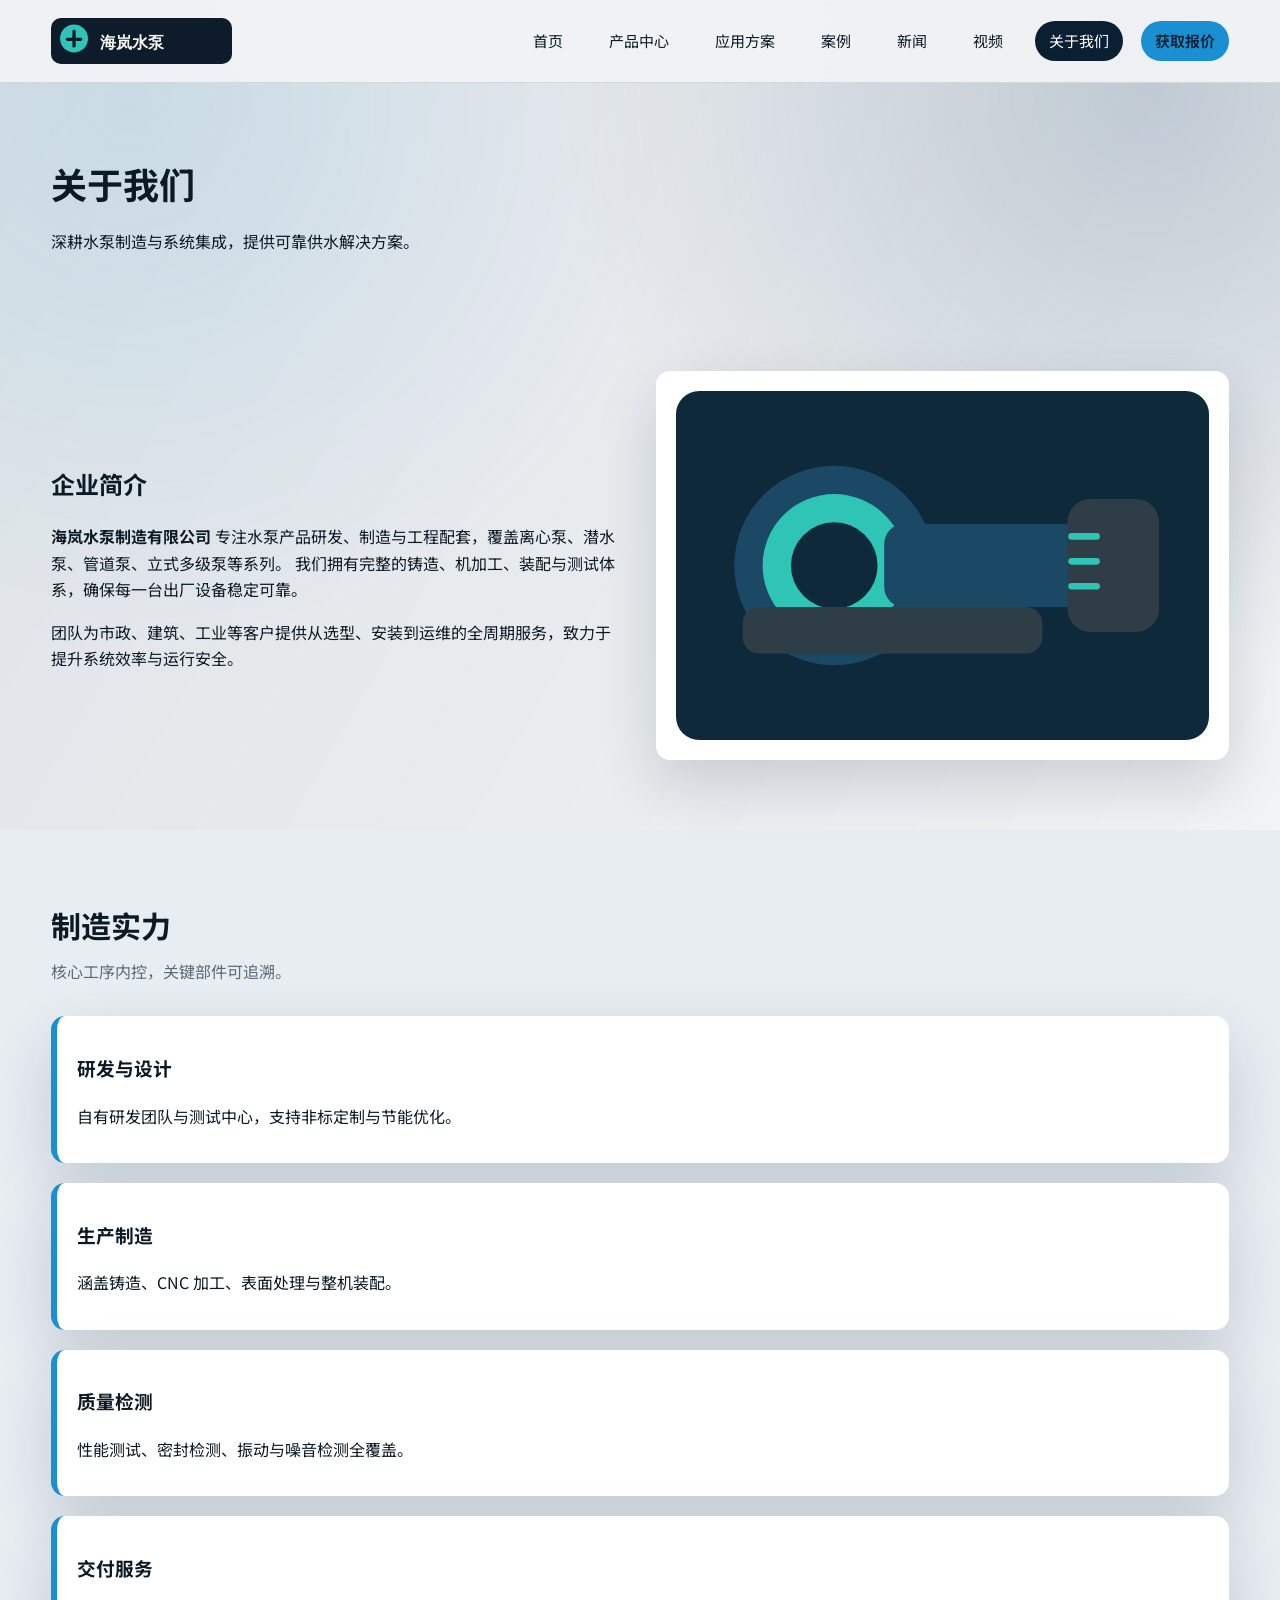
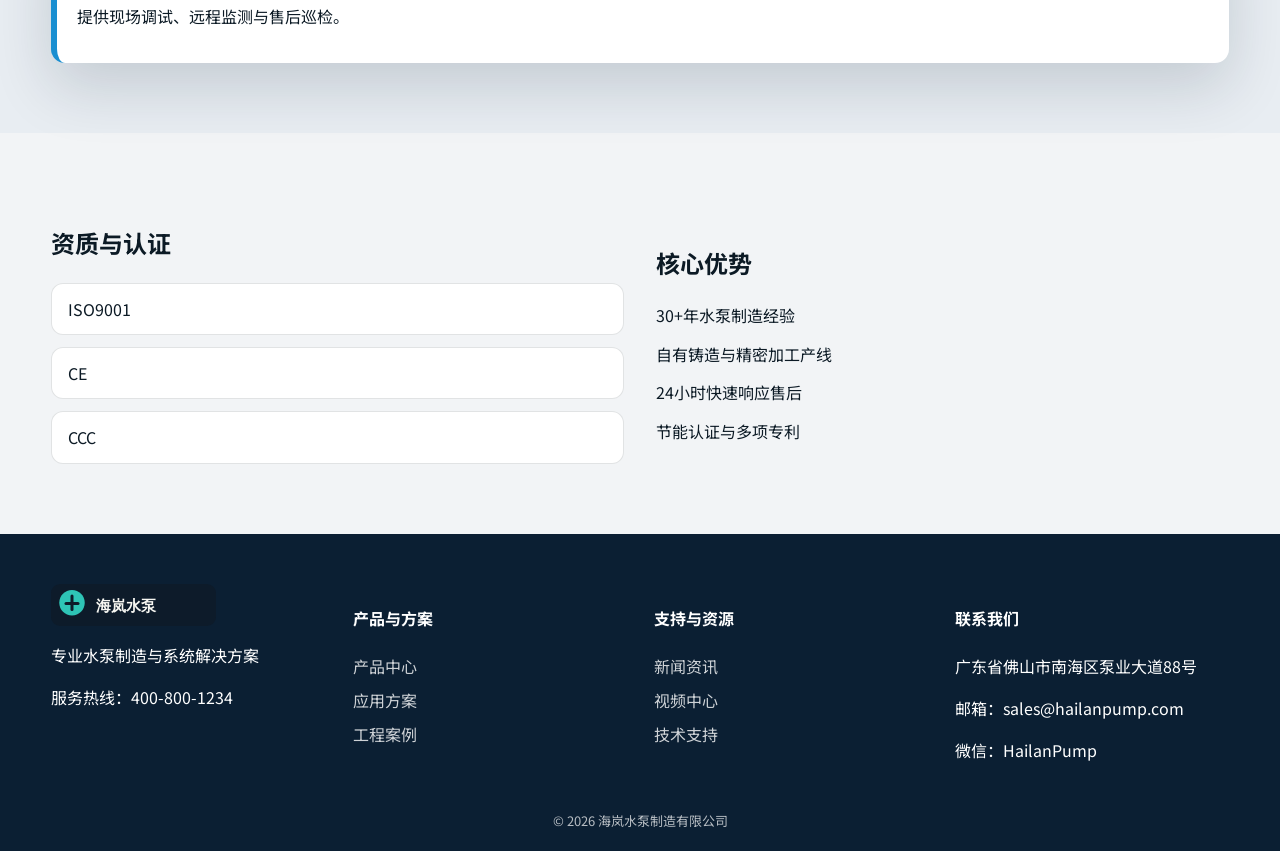
==== about.html @ c17d93f9 "init pump site" ====
<!doctype html>
<html lang="zh-CN">
  <head>
    <meta charset="UTF-8" />
    <meta name="viewport" content="width=device-width, initial-scale=1.0" />
    <title>关于我们 - 海岚水泵</title>
    <meta name="description" content="水泵生产企业简介、制造实力与资质认证。" />
    <link rel="preconnect" href="https://fonts.googleapis.com" />
    <link rel="preconnect" href="https://fonts.gstatic.com" crossorigin />
    <link href="https://fonts.googleapis.com/css2?family=Noto+Sans+SC:wght@300;400;500;600;700&family=Oswald:wght@400;500;600&display=swap" rel="stylesheet" />
    <link rel="stylesheet" href="/styles.css" />
  </head>
  <body data-page="about">
    <div class="bg-grid"></div>
    <header class="site-header">
      <div class="container header-inner">
        <a class="logo" href="/index.html">
          <img src="/assets/logo.svg" alt="海岚水泵" />
        </a>
        <nav class="nav">
          <a href="/index.html" class="nav-link">首页</a>
          <a href="/products.html" class="nav-link">产品中心</a>
          <a href="/solutions.html" class="nav-link">应用方案</a>
          <a href="/cases.html" class="nav-link">案例</a>
          <a href="/news.html" class="nav-link">新闻</a>
          <a href="/videos.html" class="nav-link">视频</a>
          <a href="/about.html" class="nav-link">关于我们</a>
          <a href="/contact.html" class="nav-link nav-cta">获取报价</a>
        </nav>
        <button class="nav-toggle" id="navToggle" aria-label="打开导航">☰</button>
      </div>
    </header>

    <section class="page-hero">
      <div class="container">
        <h1>关于我们</h1>
        <p>深耕水泵制造与系统集成，提供可靠供水解决方案。</p>
      </div>
    </section>

    <section class="section">
      <div class="container split">
        <div>
          <h2>企业简介</h2>
          <p>
            <strong data-site="companyName">海岚水泵制造有限公司</strong>
            专注水泵产品研发、制造与工程配套，覆盖离心泵、潜水泵、管道泵、立式多级泵等系列。
            我们拥有完整的铸造、机加工、装配与测试体系，确保每一台出厂设备稳定可靠。
          </p>
          <p>
            团队为市政、建筑、工业等客户提供从选型、安装到运维的全周期服务，致力于提升系统效率与运行安全。
          </p>
        </div>
        <div class="image-card">
          <img src="/assets/hero-pump.svg" alt="工厂环境" />
        </div>
      </div>
    </section>

    <section class="section alt">
      <div class="container">
        <div class="section-title">
          <h2>制造实力</h2>
          <p>核心工序内控，关键部件可追溯。</p>
        </div>
        <div class="timeline">
          <div>
            <h3>研发与设计</h3>
            <p>自有研发团队与测试中心，支持非标定制与节能优化。</p>
          </div>
          <div>
            <h3>生产制造</h3>
            <p>涵盖铸造、CNC 加工、表面处理与整机装配。</p>
          </div>
          <div>
            <h3>质量检测</h3>
            <p>性能测试、密封检测、振动与噪音检测全覆盖。</p>
          </div>
          <div>
            <h3>交付服务</h3>
            <p>提供现场调试、远程监测与售后巡检。</p>
          </div>
        </div>
      </div>
    </section>

    <section class="section">
      <div class="container split">
        <div>
          <h2>资质与认证</h2>
          <ul class="list" id="certList"></ul>
        </div>
        <div>
          <h2>核心优势</h2>
          <ul class="list" id="heroHighlights"></ul>
        </div>
      </div>
    </section>

    <footer class="site-footer">
      <div class="container footer-grid">
        <div>
          <img class="footer-logo" src="/assets/logo.svg" alt="海岚水泵" />
          <p data-site="tagline">专业水泵制造与系统解决方案</p>
          <p class="footer-contact">服务热线：<span data-site="phone">400-800-1234</span></p>
        </div>
        <div>
          <h4>产品与方案</h4>
          <a href="/products.html">产品中心</a>
          <a href="/solutions.html">应用方案</a>
          <a href="/cases.html">工程案例</a>
        </div>
        <div>
          <h4>支持与资源</h4>
          <a href="/news.html">新闻资讯</a>
          <a href="/videos.html">视频中心</a>
          <a href="/contact.html">技术支持</a>
        </div>
        <div>
          <h4>联系我们</h4>
          <p data-site="address">广东省佛山市南海区泵业大道88号</p>
          <p>邮箱：<span data-site="email">sales@hailanpump.com</span></p>
          <p>微信：<span data-site="wechat">HailanPump</span></p>
        </div>
      </div>
      <div class="footer-bottom" data-site="copyright">© 2026 海岚水泵制造有限公司</div>
    </footer>

    <script src="/app.js"></script>
  </body>
</html>
---- styles.css ----
:root {
  color-scheme: light;
  --bg: #f2f4f6;
  --bg-alt: #e8edf2;
  --surface: #ffffff;
  --surface-dark: #0b1f33;
  --primary: #0f2d4a;
  --primary-strong: #113a5d;
  --accent: #1a8fd1;
  --accent-strong: #52b6ff;
  --text: #0c1a25;
  --muted: #5a6b78;
  --border: rgba(12, 26, 37, 0.12);
  --shadow: 0 24px 60px rgba(11, 31, 51, 0.16);
  --radius: 14px;
  --radius-lg: 22px;
  --font-body: "Noto Sans SC", "PingFang SC", "Microsoft YaHei", sans-serif;
  --font-title: "Oswald", "Noto Sans SC", sans-serif;
}

* {
  box-sizing: border-box;
}

body {
  margin: 0;
  font-family: var(--font-body);
  background: var(--bg);
  color: var(--text);
  line-height: 1.65;
}

img {
  max-width: 100%;
  display: block;
}

a {
  color: inherit;
  text-decoration: none;
}

.bg-grid {
  position: fixed;
  inset: 0;
  background:
    radial-gradient(circle at 10% 12%, rgba(26, 143, 209, 0.12), transparent 40%),
    radial-gradient(circle at 90% 10%, rgba(17, 58, 93, 0.2), transparent 42%),
    linear-gradient(120deg, rgba(11, 31, 51, 0.08), rgba(255, 255, 255, 0));
  z-index: -2;
}

.container {
  width: min(1200px, 92vw);
  margin: 0 auto;
}

.site-header {
  position: sticky;
  top: 0;
  z-index: 10;
  background: rgba(242, 244, 246, 0.92);
  backdrop-filter: blur(14px);
  border-bottom: 1px solid var(--border);
}

.header-inner {
  display: flex;
  align-items: center;
  justify-content: space-between;
  padding: 18px 0;
  gap: 20px;
}

.logo img {
  height: 46px;
}

.nav {
  display: flex;
  align-items: center;
  gap: 18px;
  font-size: 15px;
}

.nav-link {
  padding: 8px 14px;
  border-radius: 999px;
  transition: all 0.2s ease;
}

.nav-link:hover,
.nav-link.active {
  background: var(--surface-dark);
  color: #fff;
}

.nav-cta {
  background: var(--accent);
  color: #0b1f33;
  font-weight: 600;
}

.nav-cta:hover {
  background: var(--accent-strong);
  color: #0b1f33;
}

.nav-toggle {
  display: none;
  border: 1px solid var(--border);
  background: var(--surface);
  padding: 8px 12px;
  border-radius: 10px;
  font-size: 18px;
}

.hero {
  padding: 100px 0 70px;
}

.hero-inner {
  display: grid;
  grid-template-columns: repeat(auto-fit, minmax(280px, 1fr));
  gap: 50px;
  align-items: center;
}

.tagline {
  font-weight: 600;
  letter-spacing: 0.12em;
  text-transform: uppercase;
  color: var(--accent);
  font-size: 13px;
}

.hero h1 {
  font-family: var(--font-title);
  font-size: clamp(34px, 4.4vw, 54px);
  margin: 12px 0 16px;
}

.hero-subtitle {
  color: var(--muted);
  font-size: 16px;
}

.hero-actions {
  margin-top: 26px;
  display: flex;
  gap: 16px;
  flex-wrap: wrap;
}

.btn-primary,
.btn-outline {
  padding: 12px 26px;
  border-radius: 999px;
  font-weight: 600;
  border: 1px solid transparent;
  display: inline-flex;
  align-items: center;
  gap: 8px;
  transition: all 0.2s ease;
}

.btn-primary {
  background: var(--surface-dark);
  color: #fff;
}

.btn-primary:hover {
  background: var(--primary-strong);
}

.btn-outline {
  border-color: var(--surface-dark);
  color: var(--surface-dark);
  background: transparent;
}

.btn-outline:hover {
  background: var(--surface-dark);
  color: #fff;
}

.hero-highlights {
  margin-top: 26px;
  display: grid;
  gap: 12px;
}

.hero-highlights span {
  background: var(--surface);
  padding: 10px 18px;
  border-radius: 999px;
  font-size: 14px;
  box-shadow: var(--shadow);
  width: fit-content;
}

.hero-media {
  position: relative;
}

.hero-media img {
  border-radius: var(--radius-lg);
  box-shadow: var(--shadow);
}

.hero-badge {
  position: absolute;
  bottom: -18px;
  right: 18px;
  background: var(--surface-dark);
  color: #fff;
  padding: 14px 18px;
  border-radius: 14px;
  box-shadow: var(--shadow);
}

.section {
  padding: 70px 0;
}

.section.alt {
  background: var(--bg-alt);
}

.section-title {
  margin-bottom: 32px;
}

.section-title h2 {
  margin: 0 0 8px;
  font-family: var(--font-title);
  font-size: 30px;
}

.section-title p {
  color: var(--muted);
  margin: 0;
}

.card-grid,
.solution-grid,
.case-grid,
.news-grid,
.video-grid {
  display: grid;
  gap: 24px;
  grid-template-columns: repeat(auto-fit, minmax(260px, 1fr));
}

.card {
  background: var(--surface);
  border-radius: var(--radius);
  padding: 22px;
  box-shadow: var(--shadow);
  border: 1px solid var(--border);
  display: flex;
  flex-direction: column;
  gap: 16px;
}

.card img {
  border-radius: 14px;
  background: #e3ebf2;
}

.card h3 {
  margin: 0;
  font-size: 20px;
}

.card p {
  margin: 0;
  color: var(--muted);
}

.card .meta {
  display: grid;
  gap: 6px;
  font-size: 14px;
  color: var(--text);
}

.solution-card,
.case-card,
.news-card,
.video-card {
  background: var(--surface);
  border-radius: var(--radius);
  padding: 22px;
  border: 1px solid var(--border);
  box-shadow: var(--shadow);
  display: grid;
  gap: 16px;
}

.solution-card ul {
  padding-left: 18px;
  margin: 0;
  color: var(--muted);
}

.news-card span {
  font-size: 13px;
  color: var(--muted);
}

.video-card iframe {
  width: 100%;
  aspect-ratio: 16 / 9;
  border: none;
  border-radius: 12px;
}

.split {
  display: grid;
  grid-template-columns: repeat(auto-fit, minmax(260px, 1fr));
  gap: 32px;
  align-items: center;
}

.stat-panel {
  background: var(--surface-dark);
  color: #fff;
  border-radius: var(--radius);
  padding: 32px;
  display: grid;
  gap: 20px;
}

.stat {
  font-family: var(--font-title);
  font-size: 32px;
}

.list {
  list-style: none;
  padding: 0;
  margin: 0;
  display: grid;
  gap: 12px;
}

.list li {
  background: var(--surface);
  border-radius: 12px;
  padding: 12px 16px;
  border: 1px solid var(--border);
}

.section-footer {
  margin-top: 32px;
  text-align: center;
}

.cta {
  background: var(--surface-dark);
  color: #fff;
  padding: 70px 0;
}

.cta-inner {
  display: flex;
  align-items: center;
  justify-content: space-between;
  gap: 20px;
  flex-wrap: wrap;
}

.page-hero {
  padding: 70px 0 30px;
}

.page-hero h1 {
  font-family: var(--font-title);
  font-size: 36px;
  margin: 0 0 8px;
}

.filter-bar {
  display: flex;
  justify-content: space-between;
  align-items: center;
  gap: 16px;
  padding: 20px;
  background: var(--surface);
  border-radius: var(--radius);
  border: 1px solid var(--border);
  margin-bottom: 28px;
  box-shadow: var(--shadow);
}

.image-card {
  background: var(--surface);
  padding: 20px;
  border-radius: var(--radius);
  box-shadow: var(--shadow);
}

.timeline {
  display: grid;
  gap: 20px;
}

.timeline div {
  background: var(--surface);
  border-radius: 14px;
  padding: 18px 20px;
  border-left: 6px solid var(--accent);
  box-shadow: var(--shadow);
}

.form-card,
.contact-card {
  background: var(--surface);
  border-radius: var(--radius);
  padding: 24px;
  border: 1px solid var(--border);
  box-shadow: var(--shadow);
}

.contact-form {
  display: grid;
  gap: 14px;
}

.contact-form label {
  display: grid;
  gap: 6px;
  font-size: 14px;
}

.contact-form input,
.contact-form textarea {
  padding: 10px 12px;
  border-radius: 10px;
  border: 1px solid var(--border);
  font-family: var(--font-body);
}

.tiny-tip {
  font-size: 12px;
  color: var(--muted);
}

.site-footer {
  background: var(--surface-dark);
  color: #fff;
  padding: 50px 0 20px;
}

.footer-grid {
  display: grid;
  gap: 28px;
  grid-template-columns: repeat(auto-fit, minmax(200px, 1fr));
}

.footer-grid a {
  color: rgba(255, 255, 255, 0.8);
  display: block;
  margin-bottom: 8px;
}

.footer-logo {
  height: 42px;
  margin-bottom: 12px;
}

.footer-contact {
  margin-top: 12px;
}

.footer-bottom {
  margin-top: 30px;
  text-align: center;
  font-size: 13px;
  color: rgba(255, 255, 255, 0.7);
}

@media (max-width: 900px) {
  .nav {
    position: absolute;
    right: 4vw;
    top: 70px;
    flex-direction: column;
    align-items: flex-start;
    background: var(--surface);
    padding: 16px;
    border-radius: 16px;
    border: 1px solid var(--border);
    box-shadow: var(--shadow);
    display: none;
  }

  body.nav-open .nav {
    display: flex;
  }

  .nav-toggle {
    display: block;
  }

  .filter-bar {
    flex-direction: column;
    align-items: flex-start;
  }
}

@media (max-width: 600px) {
  .hero {
    padding-top: 70px;
  }

  .hero-badge {
    position: static;
    margin-top: 16px;
  }

  .cta-inner {
    flex-direction: column;
    align-items: flex-start;
  }
}
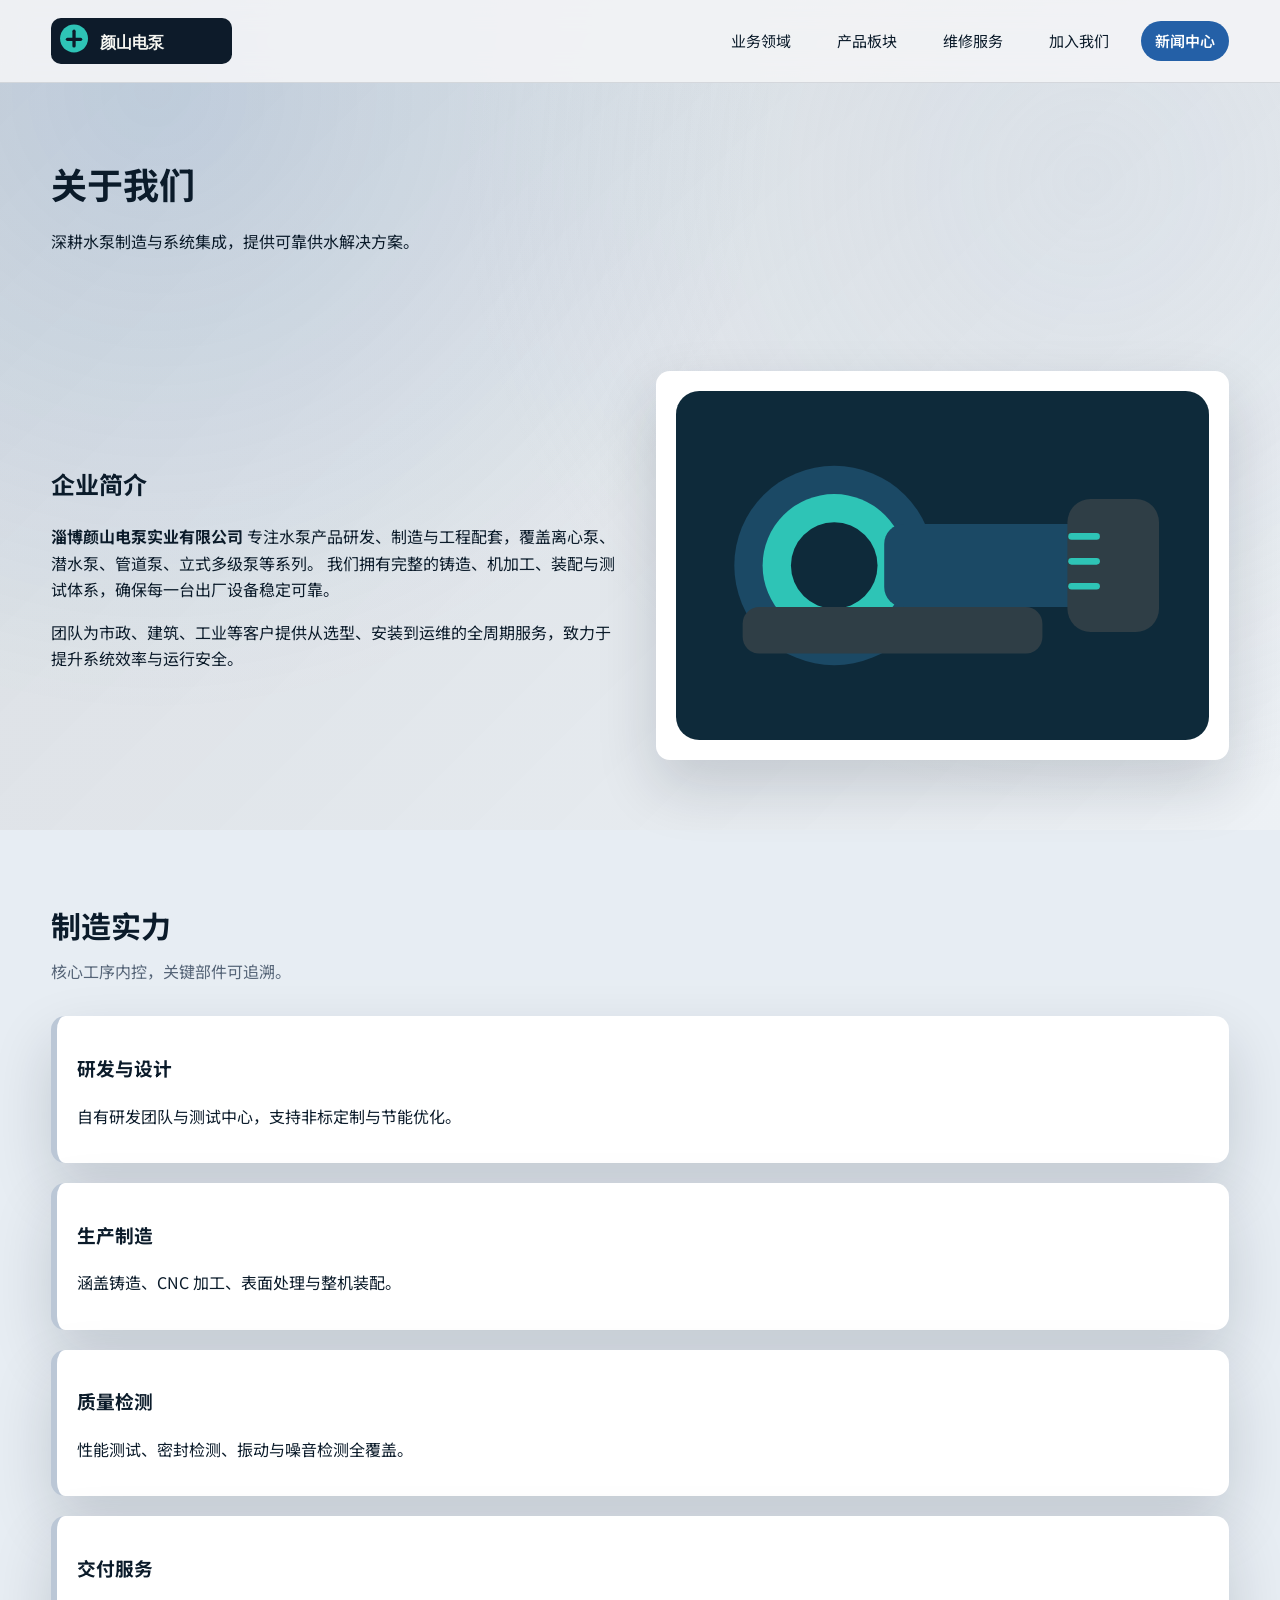
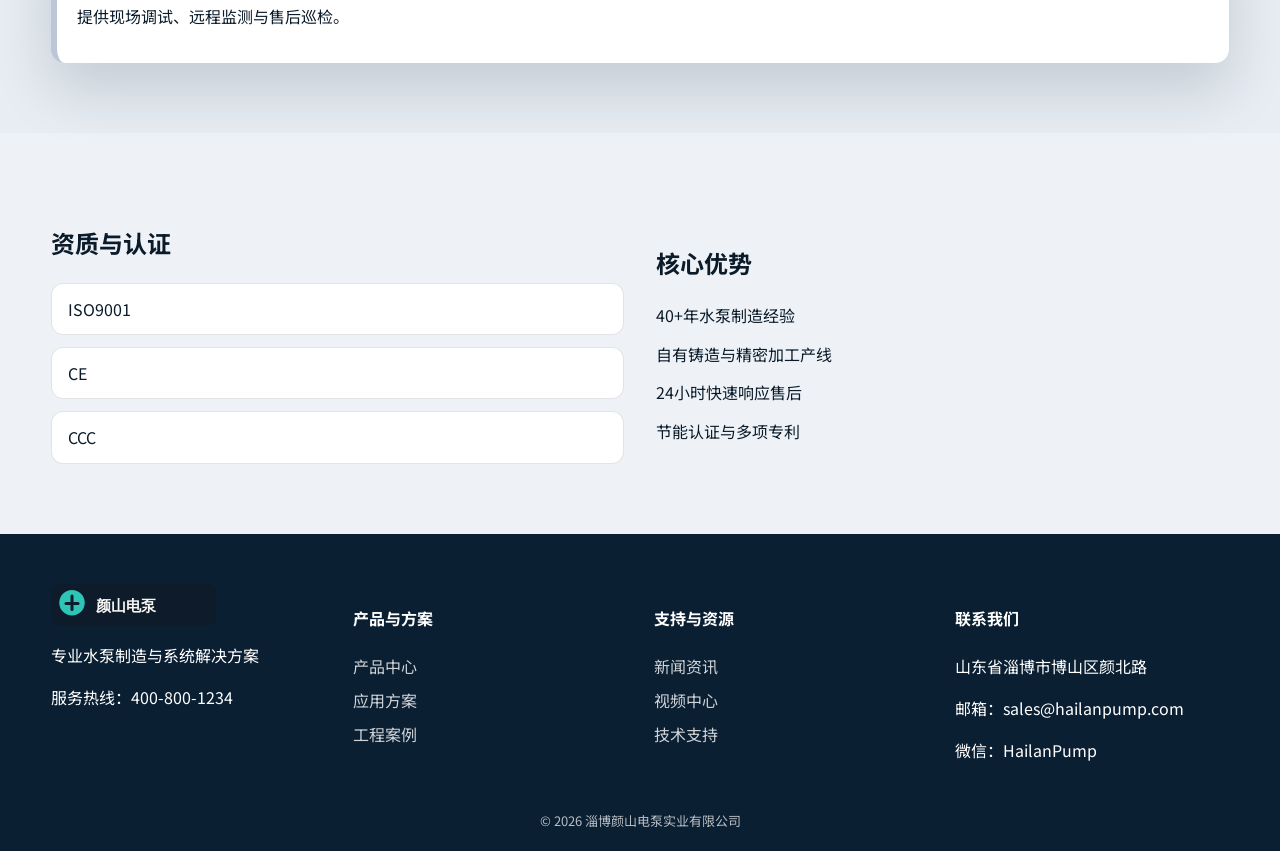
==== commit ba174282: "restyle home and update branding" ====
--- a/about.html
+++ b/about.html
@@ -3,7 +3,7 @@
   <head>
     <meta charset="UTF-8" />
     <meta name="viewport" content="width=device-width, initial-scale=1.0" />
-    <title>关于我们 - 海岚水泵</title>
+    <title>关于我们 - 颜山电泵</title>
     <meta name="description" content="水泵生产企业简介、制造实力与资质认证。" />
     <link rel="preconnect" href="https://fonts.googleapis.com" />
     <link rel="preconnect" href="https://fonts.gstatic.com" crossorigin />
@@ -15,17 +15,14 @@
     <header class="site-header">
       <div class="container header-inner">
         <a class="logo" href="/index.html">
-          <img src="/assets/logo.svg" alt="海岚水泵" />
+          <img src="/assets/logo.svg" alt="颜山电泵" data-site-logo />
         </a>
         <nav class="nav">
-          <a href="/index.html" class="nav-link">首页</a>
-          <a href="/products.html" class="nav-link">产品中心</a>
-          <a href="/solutions.html" class="nav-link">应用方案</a>
-          <a href="/cases.html" class="nav-link">案例</a>
-          <a href="/news.html" class="nav-link">新闻</a>
-          <a href="/videos.html" class="nav-link">视频</a>
-          <a href="/about.html" class="nav-link">关于我们</a>
-          <a href="/contact.html" class="nav-link nav-cta">获取报价</a>
+          <a href="/#business" class="nav-link">业务领域</a>
+          <a href="/#products" class="nav-link">产品板块</a>
+          <a href="/#service" class="nav-link">维修服务</a>
+          <a href="/#join" class="nav-link">加入我们</a>
+          <a href="/#news" class="nav-link nav-cta">新闻中心</a>
         </nav>
         <button class="nav-toggle" id="navToggle" aria-label="打开导航">☰</button>
       </div>
@@ -43,7 +40,7 @@
         <div>
           <h2>企业简介</h2>
           <p>
-            <strong data-site="companyName">海岚水泵制造有限公司</strong>
+            <strong data-site="companyName">淄博颜山电泵实业有限公司</strong>
             专注水泵产品研发、制造与工程配套，覆盖离心泵、潜水泵、管道泵、立式多级泵等系列。
             我们拥有完整的铸造、机加工、装配与测试体系，确保每一台出厂设备稳定可靠。
           </p>
@@ -100,7 +97,7 @@
     <footer class="site-footer">
       <div class="container footer-grid">
         <div>
-          <img class="footer-logo" src="/assets/logo.svg" alt="海岚水泵" />
+          <img class="footer-logo" src="/assets/logo.svg" alt="颜山电泵" data-site-logo />
           <p data-site="tagline">专业水泵制造与系统解决方案</p>
           <p class="footer-contact">服务热线：<span data-site="phone">400-800-1234</span></p>
         </div>
@@ -123,7 +120,7 @@
           <p>微信：<span data-site="wechat">HailanPump</span></p>
         </div>
       </div>
-      <div class="footer-bottom" data-site="copyright">© 2026 海岚水泵制造有限公司</div>
+      <div class="footer-bottom" data-site="copyright">© 2026 淄博颜山电泵实业有限公司</div>
     </footer>
 
     <script src="/app.js"></script>
--- a/styles.css
+++ b/styles.css
@@ -1,19 +1,19 @@
 :root {
   color-scheme: light;
-  --bg: #f2f4f6;
-  --bg-alt: #e8edf2;
+  --bg: #eef2f6;
+  --bg-alt: #e7edf3;
   --surface: #ffffff;
   --surface-dark: #0b1f33;
-  --primary: #0f2d4a;
-  --primary-strong: #113a5d;
-  --accent: #1a8fd1;
-  --accent-strong: #52b6ff;
-  --text: #0c1a25;
-  --muted: #5a6b78;
-  --border: rgba(12, 26, 37, 0.12);
-  --shadow: 0 24px 60px rgba(11, 31, 51, 0.16);
+  --primary: #2460a7;
+  --primary-strong: #1c4d86;
+  --accent: #bbc7d6;
+  --accent-strong: #d6dee8;
+  --text: #0b1b2a;
+  --muted: #556477;
+  --border: rgba(11, 27, 42, 0.12);
+  --shadow: 0 26px 60px rgba(11, 27, 42, 0.16);
   --radius: 14px;
-  --radius-lg: 22px;
+  --radius-lg: 24px;
   --font-body: "Noto Sans SC", "PingFang SC", "Microsoft YaHei", sans-serif;
   --font-title: "Oswald", "Noto Sans SC", sans-serif;
 }
@@ -44,9 +44,9 @@
   position: fixed;
   inset: 0;
   background:
-    radial-gradient(circle at 10% 12%, rgba(26, 143, 209, 0.12), transparent 40%),
-    radial-gradient(circle at 90% 10%, rgba(17, 58, 93, 0.2), transparent 42%),
-    linear-gradient(120deg, rgba(11, 31, 51, 0.08), rgba(255, 255, 255, 0));
+    radial-gradient(circle at 12% 10%, rgba(36, 96, 167, 0.15), transparent 45%),
+    radial-gradient(circle at 85% 20%, rgba(187, 199, 214, 0.22), transparent 48%),
+    linear-gradient(135deg, rgba(11, 27, 42, 0.1), rgba(255, 255, 255, 0));
   z-index: -2;
 }
 
@@ -91,19 +91,19 @@
 
 .nav-link:hover,
 .nav-link.active {
-  background: var(--surface-dark);
+  background: var(--primary);
   color: #fff;
 }
 
 .nav-cta {
-  background: var(--accent);
-  color: #0b1f33;
+  background: var(--primary);
+  color: #fff;
   font-weight: 600;
 }
 
 .nav-cta:hover {
-  background: var(--accent-strong);
-  color: #0b1f33;
+  background: var(--primary-strong);
+  color: #fff;
 }
 
 .nav-toggle {
@@ -116,7 +116,7 @@
 }
 
 .hero {
-  padding: 100px 0 70px;
+  padding: 90px 0 70px;
 }
 
 .hero-inner {
@@ -165,7 +165,7 @@
 }
 
 .btn-primary {
-  background: var(--surface-dark);
+  background: var(--primary);
   color: #fff;
 }
 
@@ -174,13 +174,13 @@
 }
 
 .btn-outline {
-  border-color: var(--surface-dark);
-  color: var(--surface-dark);
+  border-color: var(--primary);
+  color: var(--primary);
   background: transparent;
 }
 
 .btn-outline:hover {
-  background: var(--surface-dark);
+  background: var(--primary);
   color: #fff;
 }
 
@@ -203,9 +203,21 @@
   position: relative;
 }
 
-.hero-media img {
+.hero-visual {
   border-radius: var(--radius-lg);
   box-shadow: var(--shadow);
+  min-height: 360px;
+  background-size: cover;
+  background-position: center;
+  position: relative;
+  overflow: hidden;
+}
+
+.hero-visual::after {
+  content: "";
+  position: absolute;
+  inset: 0;
+  background: linear-gradient(120deg, rgba(11, 27, 42, 0.25), rgba(11, 27, 42, 0.05));
 }
 
 .hero-badge {
